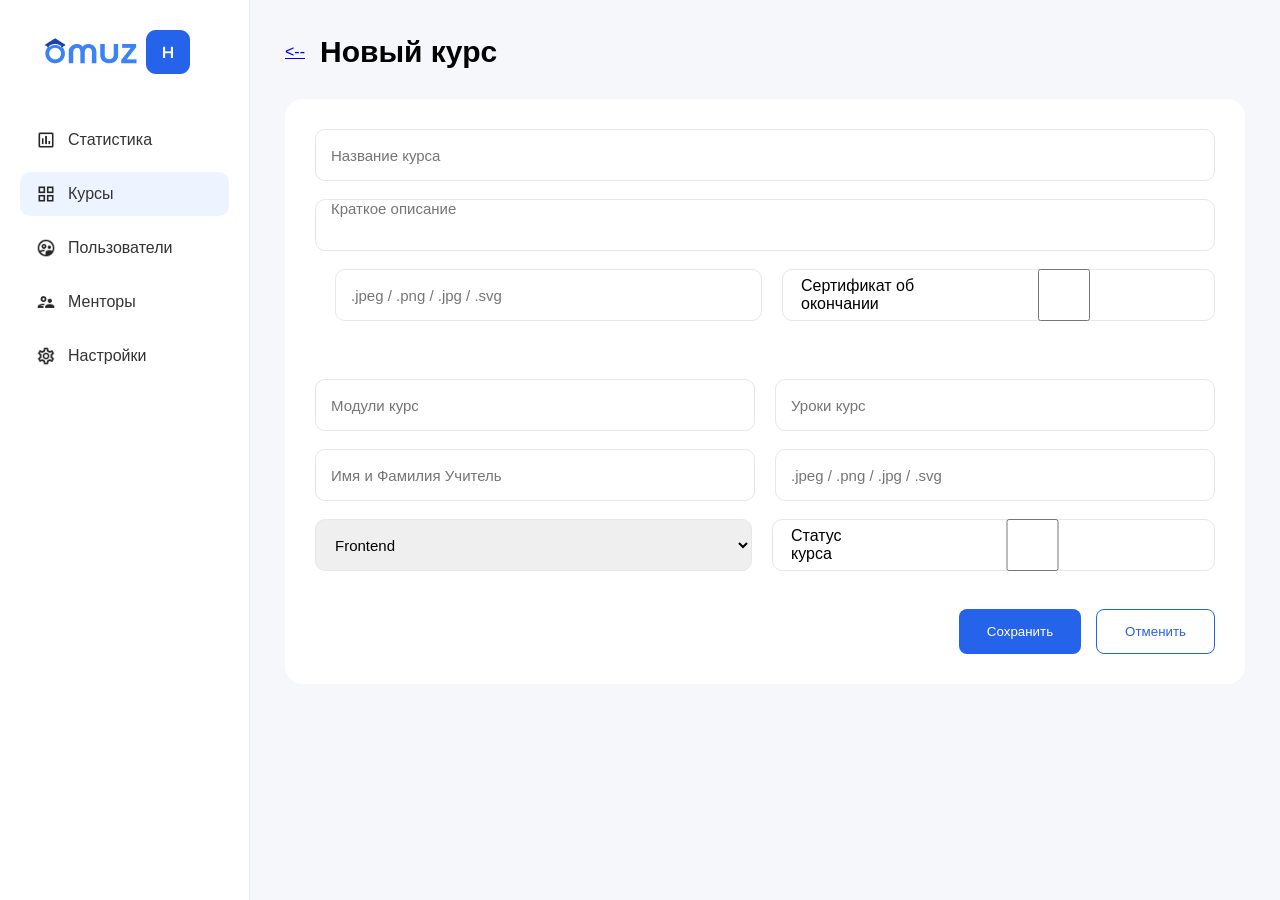
==== index.html @ 58e8ea5e "change script.js" ====
<!DOCTYPE html>
<html lang="en">
<head>
    <meta charset="UTF-8">
    <meta name="viewport" content="width=device-width, initial-scale=1.0">
    <title>Document</title>
    <link rel="stylesheet" href="./style.css">
</head>
<body>
    <div class="container">
    <header class="sidebar">
       <div class="logo">
        <img src="./img/Logo-fin2.png" alt="Logo">
        <img src="./img/Profile.png" alt="Profile">
    </div>
    <nav class="menu">
        <a href="#" class="menu_item">
            <img src="./img/insert_chart.png" alt="">
            <span>Статистика</span>
        </a>
        <a href="#" class="menu_item active">
            <img src="./img/mdi_view-grid-outline (1).png" alt="">
            <span>Курсы</span>
        </a>
        <a href="#" class="menu_item">
            <img src="./img/supervised_user_circle.png" alt="">
            <span>Пользователи</span>
        </a>
        <a href="./mentors.html" class="menu_item">
            <img src="./img/supervisor_account.png" alt="">
            <span>Менторы</span>
        </a>
        <a href="#" class="menu_item">
            <img src="./img/settings.png" alt="">
            <span>Настройки</span>
        </a>
    </nav>
    </header>
    <main class="main">
        <div class="page_header">
            <a href="./course.html"><--</a>
            <h1>Новый курс</h1>
        </div>
        <div class="course_card">
            <form class="course_form">
                <input type="text" placeholder="Название курса" class="name">
                <textarea placeholder="Краткое описание" class="description"></textarea>
                <div class="form_row">
    <input type="text" placeholder=".jpeg / .png / .jpg / .svg" class="logo">

    <div class="switch_group">
        <span>Сертификат об окончании</span>
        <input type="checkbox" class="certificate">
    </div>
</div>

<div class="form_row">
    <input type="number" placeholder="Модули курс" class="module">
    <input type="number" placeholder="Уроки курс" class="lessons">
</div>

<div class="form_row">
    <input type="text" placeholder="Имя и Фамилия Учитель" class="mentorName">
    <input type="text" placeholder=".jpeg / .png / .jpg / .svg" class="mentorAvatar">
</div>

<div class="form_row">
    <select class="category">
        <option>Frontend</option>
        <option>Backend</option>
        <option>FullStack</option>
        <option>C++</option>
    </select>

    <div class="switch_group">
        <span>Статус курса</span>
        <input type="checkbox" class="status">
    </div>
</div>
                <div class="form_actions">
                    <button class="btn_save" type="submit">Сохранить</button>
                    <button class="btn_cancel" type="button">Отменить</button>
                </div>
            </form>
        </div>
    </main>
 </div>



            <script src="./script.js"></script>


</body>
</html>
---- style.css ----
*{
    margin:0;
    padding:0;
    box-sizing:border-box;
    font-family:Arial, Helvetica, sans-serif;
}

body{
    background:#F5F7FB;
}

.container{
    display:flex;
    min-height:100vh;
}








.sidebar{
    width:250px;
    background:#fff;
    padding:30px 20px;
    border-right:1px solid #ECECEC;
}

.logo{
    margin-bottom:40px;
    margin-left: 20px;
}

.profile{
    margin-bottom:35px;
}


.menu{
    display: flex;
    flex-direction: column;
    gap: 10px;
}

.menu_item{
    display: flex;
    align-items: center;
    gap: 12px;
    padding: 12px 16px;
    text-decoration: none;
    color: #333;
    border-radius: 10px;
}

.menu_item img{
    width: 20px;
    height: 20px;
}

.menu_item.active{
    background: #EEF4FF;
}

/* .menu{
    display:flex;
    flex-direction:column;
    gap:8px;
} */

/* .menu_item{
    display:flex;
    align-items:center;
    gap:12px;
    padding:12px 15px;
    border-radius:10px;
    text-decoration:none;
    color:#333;
    font-size:15px;
}

.menu_item:hover{
    background:#EEF4FF;
}

.active{
    background:#EEF4FF;
    color:#2563EB;
} */















.main{
    flex:1;
    padding:35px;
}

.page_header{
    display:flex;
    align-items:center;
    gap:15px;
    margin-bottom:30px;
}

.page_header h1{
    font-size:30px;
}





























.course_card{
    background:#fff;
    border-radius:18px;
    padding:30px;
}

.course_form{
    display:flex;
    flex-direction:column;
    gap:18px;
}

.course_form input,
.course_form textarea,
.course_form select{

    width:100%;
    height:52px;
    border:1px solid #E5E7EB;
    border-radius:10px;
    padding:0 15px;
    outline:none;
    font-size:15px;
}

textarea{
    resize:none;
    height:90px;
    padding-top:15px;
}

.form_row{
    display:flex;
    gap:20px;
}

.form_row>*{
    flex:1;
}

.switch_group{

    display:flex;
    justify-content:space-between;
    align-items:center;

    border:1px solid #E5E7EB;
    border-radius:10px;

    padding:0 18px;
    height:52px;
}

/* ================= Buttons ================= */

.form_actions{

    display:flex;
    justify-content:flex-end;
    gap:15px;

    margin-top:20px;
}

.btn_save{

    background:#2563EB;
    color:white;
    border:none;
    padding:14px 28px;
    border-radius:8px;
    cursor:pointer;
}

.btn_cancel{

    background:white;
    color:#2563EB;

    border:1px solid #2563EB;

    padding:14px 28px;

    border-radius:8px;

    cursor:pointer;
}
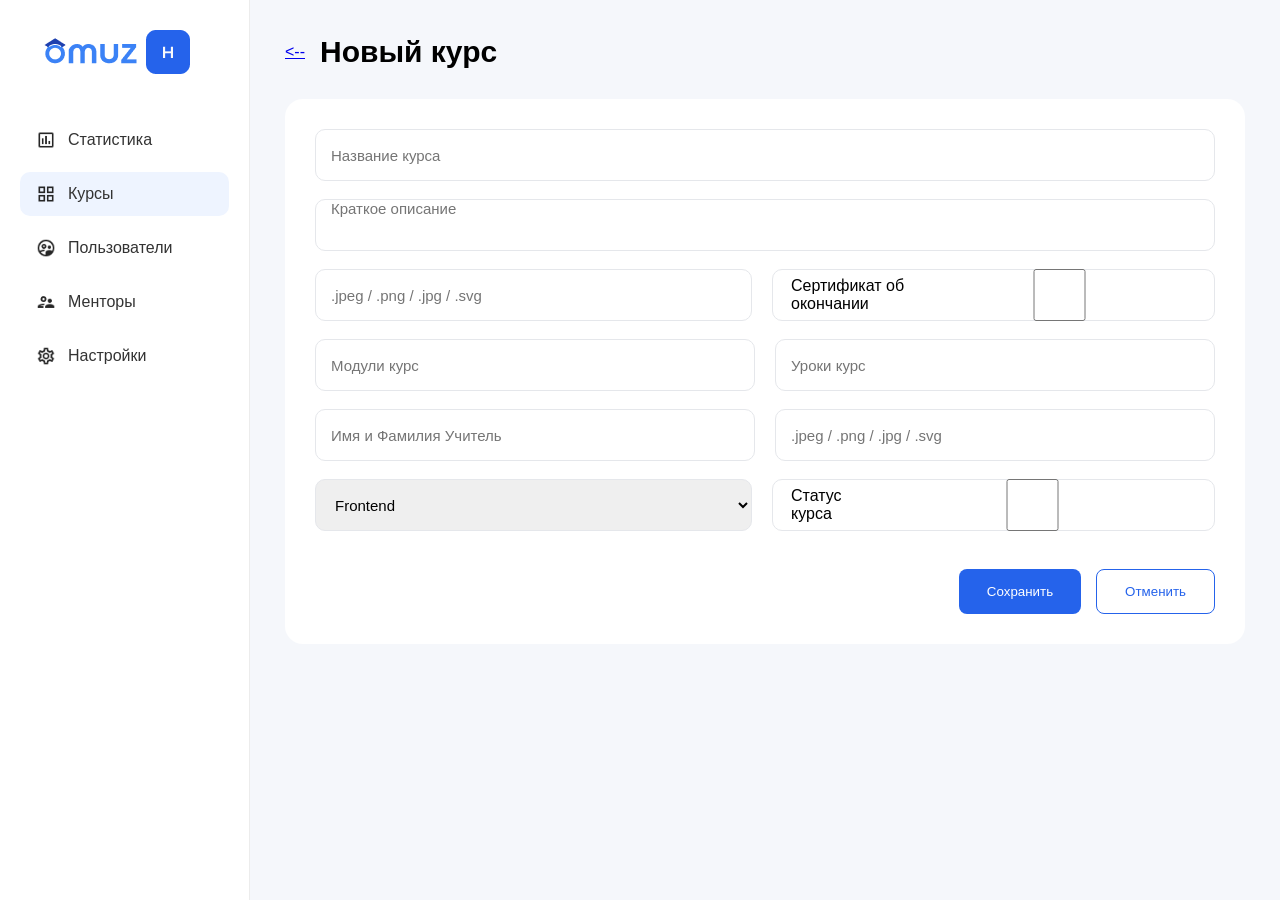
==== commit 65a95c1e: "change all files" ====
--- a/index.html
+++ b/index.html
@@ -38,7 +38,7 @@
     </header>
     <main class="main">
         <div class="page_header">
-            <a href="./course.html"><--</a>
+           <a href="course.html"><--</a>
             <h1>Новый курс</h1>
         </div>
         <div class="course_card">
@@ -46,40 +46,35 @@
                 <input type="text" placeholder="Название курса" class="name">
                 <textarea placeholder="Краткое описание" class="description"></textarea>
                 <div class="form_row">
-    <input type="text" placeholder=".jpeg / .png / .jpg / .svg" class="logo">
-
-    <div class="switch_group">
-        <span>Сертификат об окончании</span>
-        <input type="checkbox" class="certificate">
-    </div>
-</div>
-
-<div class="form_row">
-    <input type="number" placeholder="Модули курс" class="module">
-    <input type="number" placeholder="Уроки курс" class="lessons">
-</div>
-
-<div class="form_row">
-    <input type="text" placeholder="Имя и Фамилия Учитель" class="mentorName">
-    <input type="text" placeholder=".jpeg / .png / .jpg / .svg" class="mentorAvatar">
-</div>
-
-<div class="form_row">
-    <select class="category">
-        <option>Frontend</option>
-        <option>Backend</option>
-        <option>FullStack</option>
-        <option>C++</option>
-    </select>
-
-    <div class="switch_group">
-        <span>Статус курса</span>
-        <input type="checkbox" class="status">
-    </div>
-</div>
+                    <input type="text" placeholder=".jpeg / .png / .jpg / .svg">
+                    <div class="switch_group">
+                        <span>Сертификат об окончании</span>
+                        <input type="checkbox">
+                    </div>
+                </div>
+                <div class="form_row">
+                    <input type="number" placeholder="Модули курс">
+                    <input type="number" placeholder="Уроки курс">
+                </div>
+                <div class="form_row">
+                    <input type="text" placeholder="Имя и Фамилия Учитель">
+                    <input type="text" placeholder=".jpeg / .png / .jpg / .svg">
+                </div>
+                <div class="form_row">
+                    <select>
+                        <option>Frontend</option>
+                        <option>Backend</option>
+                        <option>FullStack</option>
+                        <option>C++</option>
+                    </select>
+                    <div class="switch_group">
+                        <span>Статус курса</span>
+                        <input type="checkbox">
+                    </div>
+                </div>
                 <div class="form_actions">
-                    <button class="btn_save" type="submit">Сохранить</button>
-                    <button class="btn_cancel" type="button">Отменить</button>
+                    <button class="btn_save">Сохранить</button>
+                    <button class="btn_cancel">Отменить</button>
                 </div>
             </form>
         </div>
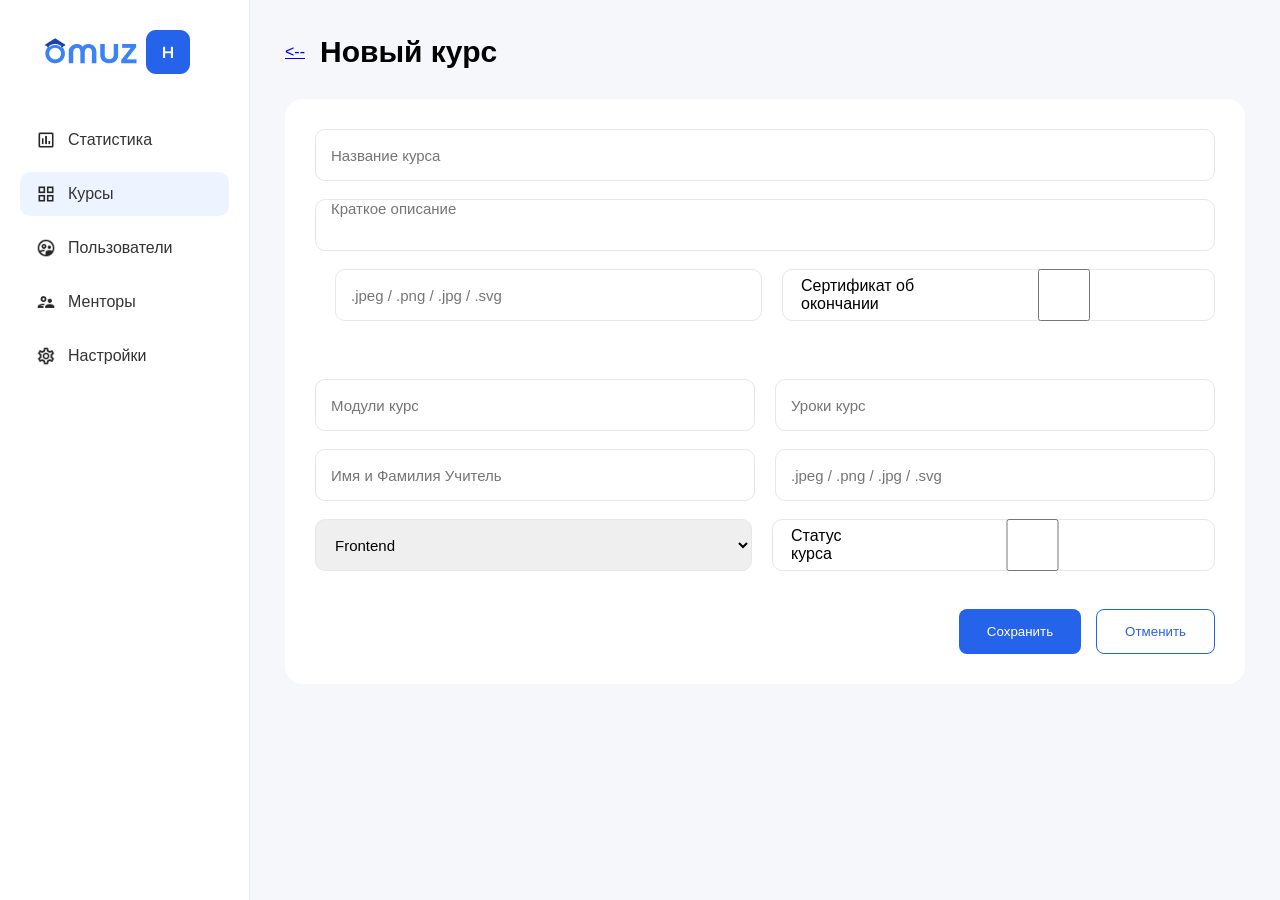
==== commit fc03b15b: "changes" ====
--- a/index.html
+++ b/index.html
@@ -46,35 +46,40 @@
                 <input type="text" placeholder="Название курса" class="name">
                 <textarea placeholder="Краткое описание" class="description"></textarea>
                 <div class="form_row">
-                    <input type="text" placeholder=".jpeg / .png / .jpg / .svg">
-                    <div class="switch_group">
-                        <span>Сертификат об окончании</span>
-                        <input type="checkbox">
-                    </div>
-                </div>
-                <div class="form_row">
-                    <input type="number" placeholder="Модули курс">
-                    <input type="number" placeholder="Уроки курс">
-                </div>
-                <div class="form_row">
-                    <input type="text" placeholder="Имя и Фамилия Учитель">
-                    <input type="text" placeholder=".jpeg / .png / .jpg / .svg">
-                </div>
-                <div class="form_row">
-                    <select>
-                        <option>Frontend</option>
-                        <option>Backend</option>
-                        <option>FullStack</option>
-                        <option>C++</option>
-                    </select>
-                    <div class="switch_group">
-                        <span>Статус курса</span>
-                        <input type="checkbox">
-                    </div>
-                </div>
+    <input type="text" placeholder=".jpeg / .png / .jpg / .svg" class="logo">
+
+    <div class="switch_group">
+        <span>Сертификат об окончании</span>
+        <input type="checkbox" class="certificate">
+    </div>
+</div>
+
+<div class="form_row">
+    <input type="number" placeholder="Модули курс" class="module">
+    <input type="number" placeholder="Уроки курс" class="lessons">
+</div>
+
+<div class="form_row">
+    <input type="text" placeholder="Имя и Фамилия Учитель" class="mentorName">
+    <input type="text" placeholder=".jpeg / .png / .jpg / .svg" class="mentorAvatar">
+</div>
+
+<div class="form_row">
+    <select class="category">
+        <option>Frontend</option>
+        <option>Backend</option>
+        <option>FullStack</option>
+        <option>C++</option>
+    </select>
+
+    <div class="switch_group">
+        <span>Статус курса</span>
+        <input type="checkbox" class="status">
+    </div>
+</div>
                 <div class="form_actions">
-                    <button class="btn_save">Сохранить</button>
-                    <button class="btn_cancel">Отменить</button>
+                    <button class="btn_save" type="submit">Сохранить</button>
+                    <button class="btn_cancel" type="button">Отменить</button>
                 </div>
             </form>
         </div>
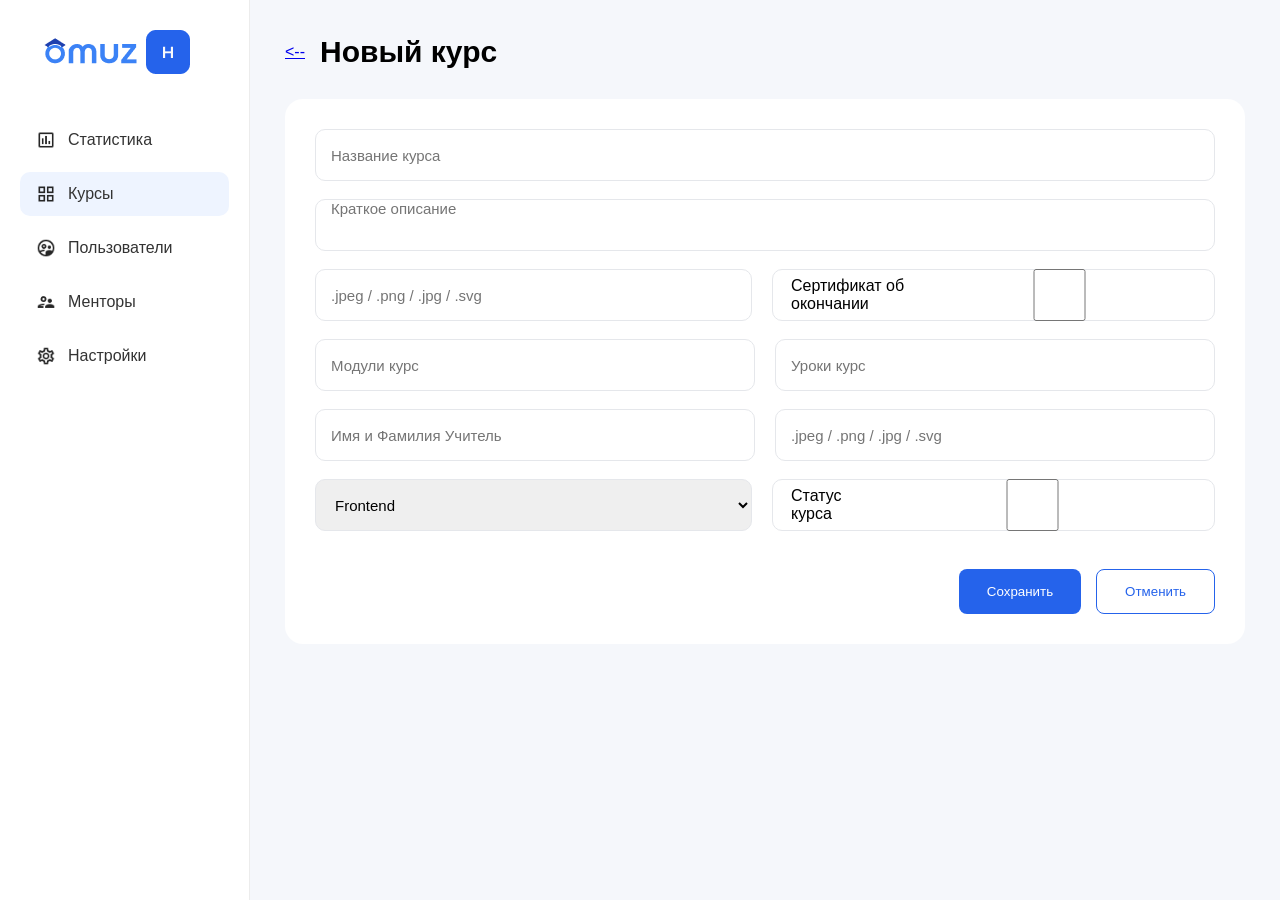
==== commit 3302fab0: "umar" ====
--- a/index.html
+++ b/index.html
@@ -46,40 +46,35 @@
                 <input type="text" placeholder="Название курса" class="name">
                 <textarea placeholder="Краткое описание" class="description"></textarea>
                 <div class="form_row">
-    <input type="text" placeholder=".jpeg / .png / .jpg / .svg" class="logo">
-
-    <div class="switch_group">
-        <span>Сертификат об окончании</span>
-        <input type="checkbox" class="certificate">
-    </div>
-</div>
-
-<div class="form_row">
-    <input type="number" placeholder="Модули курс" class="module">
-    <input type="number" placeholder="Уроки курс" class="lessons">
-</div>
-
-<div class="form_row">
-    <input type="text" placeholder="Имя и Фамилия Учитель" class="mentorName">
-    <input type="text" placeholder=".jpeg / .png / .jpg / .svg" class="mentorAvatar">
-</div>
-
-<div class="form_row">
-    <select class="category">
-        <option>Frontend</option>
-        <option>Backend</option>
-        <option>FullStack</option>
-        <option>C++</option>
-    </select>
-
-    <div class="switch_group">
-        <span>Статус курса</span>
-        <input type="checkbox" class="status">
-    </div>
-</div>
+                    <input type="text" placeholder=".jpeg / .png / .jpg / .svg">
+                    <div class="switch_group">
+                        <span>Сертификат об окончании</span>
+                        <input type="checkbox">
+                    </div>
+                </div>
+                <div class="form_row">
+                    <input type="number" placeholder="Модули курс">
+                    <input type="number" placeholder="Уроки курс">
+                </div>
+                <div class="form_row">
+                    <input type="text" placeholder="Имя и Фамилия Учитель">
+                    <input type="text" placeholder=".jpeg / .png / .jpg / .svg">
+                </div>
+                <div class="form_row">
+                    <select>
+                        <option>Frontend</option>
+                        <option>Backend</option>
+                        <option>FullStack</option>
+                        <option>C++</option>
+                    </select>
+                    <div class="switch_group">
+                        <span>Статус курса</span>
+                        <input type="checkbox">
+                    </div>
+                </div>
                 <div class="form_actions">
-                    <button class="btn_save" type="submit">Сохранить</button>
-                    <button class="btn_cancel" type="button">Отменить</button>
+                    <button class="btn_save">Сохранить</button>
+                    <button class="btn_cancel">Отменить</button>
                 </div>
             </form>
         </div>
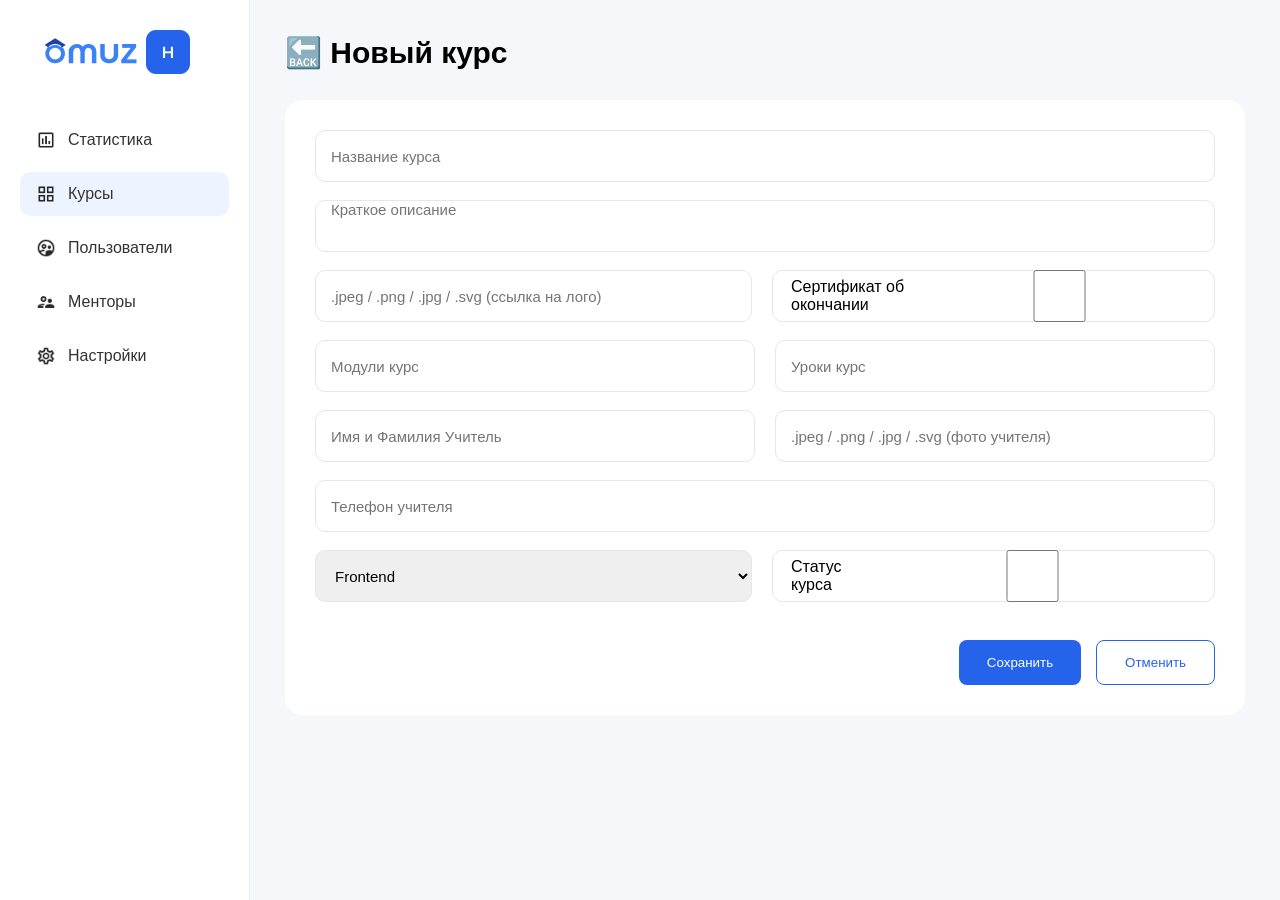
==== commit e7f2fecc: "change all file" ====
--- a/index.html
+++ b/index.html
@@ -1,4 +1,4 @@
-<!DOCTYPE html>
+<!-- <!DOCTYPE html>
 <html lang="en">
 <head>
     <meta charset="UTF-8">
@@ -38,8 +38,8 @@
     </header>
     <main class="main">
         <div class="page_header">
-           <a href="course.html"><--</a>
-            <h1>Новый курс</h1>
+           <a class="back" href="./pages/course.html"><h1> 🔙 Новый курс</h1></a>
+            
         </div>
         <div class="course_card">
             <form class="course_form">
@@ -87,4 +87,102 @@
 
 
 </body>
+</html> -->
+
+
+<!DOCTYPE html>
+<html lang="en">
+<head>
+    <meta charset="UTF-8">
+    <meta name="viewport" content="width=device-width, initial-scale=1.0">
+    <title>Document</title>
+    <link rel="stylesheet" href="./style.css">
+</head>
+<body>
+    <div class="container">
+    <header class="sidebar">
+       <div class="logo">
+        <img src="./img/Logo-fin2.png" alt="Logo">
+        <img src="./img/Profile.png" alt="Profile">
+    </div>
+    <nav class="menu">
+        <a href="#" class="menu_item">
+            <img src="./img/insert_chart.png" alt="">
+            <span>Статистика</span>
+        </a>
+        <a href="#" class="menu_item active">
+            <img src="./img/mdi_view-grid-outline (1).png" alt="">
+            <span>Курсы</span>
+        </a>
+        <a href="#" class="menu_item">
+            <img src="./img/supervised_user_circle.png" alt="">
+            <span>Пользователи</span>
+        </a>
+        <a href="./mentors.html" class="menu_item">
+            <img src="./img/supervisor_account.png" alt="">
+            <span>Менторы</span>
+        </a>
+        <a href="#" class="menu_item">
+            <img src="./img/settings.png" alt="">
+            <span>Настройки</span>
+        </a>
+    </nav>
+    </header>
+    <main class="main">
+        <div class="page_header">
+           <a class="back" href="./pages/course.html"><h1> 🔙 Новый курс</h1></a>
+        </div>
+        <div class="course_card">
+            <form class="course_form" id="courseForm">
+
+                <input type="text" placeholder="Название курса" class="name">
+                <textarea placeholder="Краткое описание" class="description"></textarea>
+
+                <div class="form_row">
+                    <input type="text" class="courseLogo" placeholder=".jpeg / .png / .jpg / .svg (ссылка на лого)">
+                    <div class="switch_group">
+                        <span>Сертификат об окончании</span>
+                        <input type="checkbox" class="certificate">
+                    </div>
+                </div>
+
+                <div class="form_row">
+                    <input type="number" class="module" placeholder="Модули курс">
+                    <input type="number" class="lessons" placeholder="Уроки курс">
+                </div>
+
+                <div class="form_row">
+                    <input type="text" class="mentorName" placeholder="Имя и Фамилия Учитель">
+                    <input type="text" class="mentorAvatar" placeholder=".jpeg / .png / .jpg / .svg (фото учителя)">
+                </div>
+
+                <div class="form_row">
+                    <input type="tel" class="mentorNumberPhone" placeholder="Телефон учителя">
+                </div>
+
+                <div class="form_row">
+                    <select class="category">
+                        <option>Frontend</option>
+                        <option>Backend</option>
+                        <option>FullStack</option>
+                        <option>C++</option>
+                    </select>
+                    <div class="switch_group">
+                        <span>Статус курса</span>
+                        <input type="checkbox" class="status">
+                    </div>
+                </div>
+
+                <div class="form_actions">
+                    <button type="submit" class="btn_save">Сохранить</button>
+                    <button type="button" class="btn_cancel" id="cancelBtn">Отменить</button>
+                </div>
+            </form>
+        </div>
+    </main>
+ </div>
+
+    <script src="./script.js"></script>
+
+</body>
 </html>
--- a/style.css
+++ b/style.css
@@ -233,4 +233,9 @@
     border-radius:8px;
 
     cursor:pointer;
+}
+
+.back {
+    text-decoration: none;
+    color: black;
 }
--- a/style.css
+++ b/style.css
@@ -233,4 +233,9 @@
     border-radius:8px;
 
     cursor:pointer;
+}
+
+.back {
+    text-decoration: none;
+    color: black;
 }
